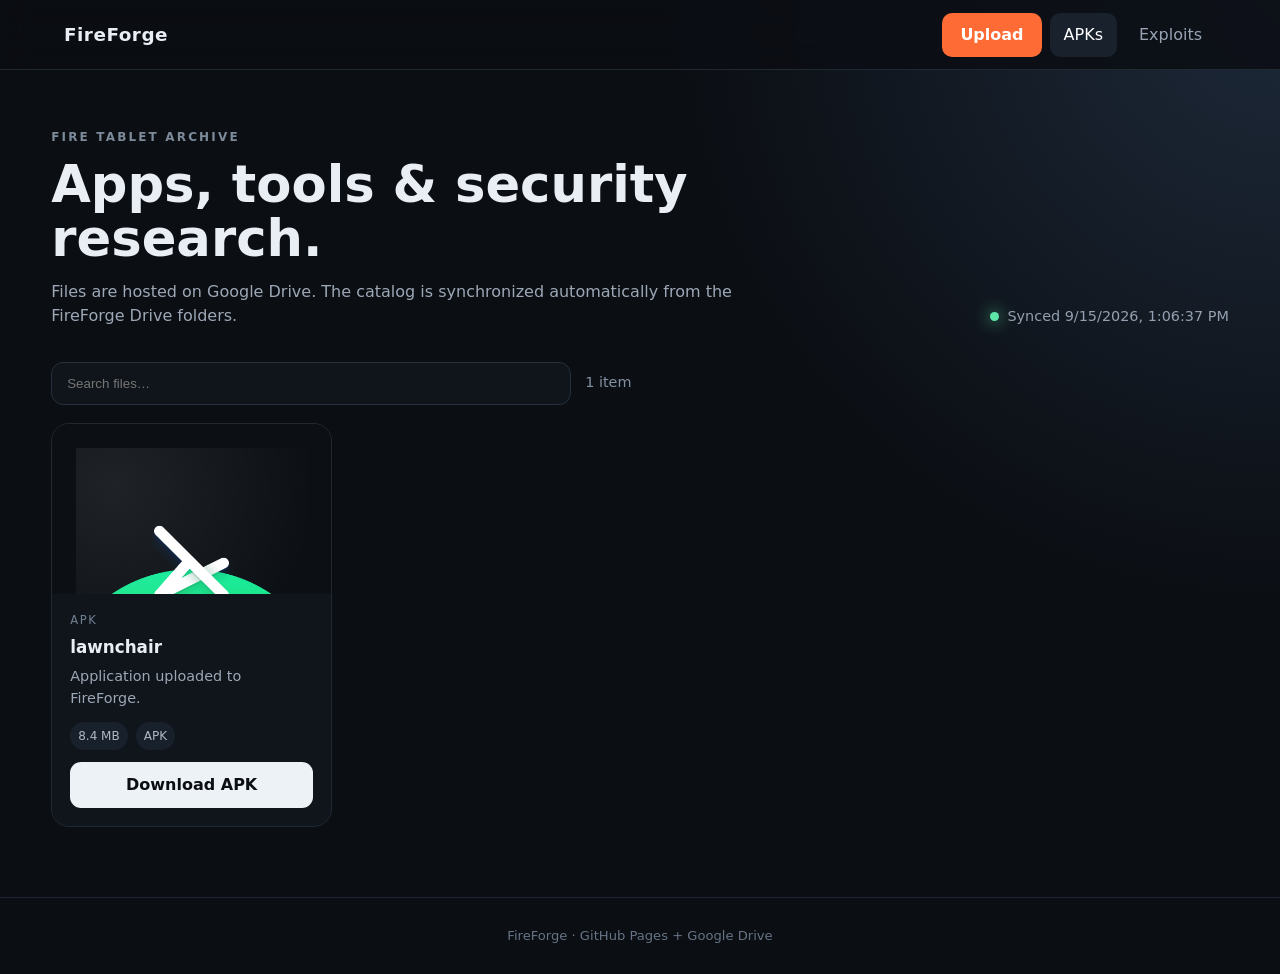
==== index.html @ 2ed2c268 "Update index.html" ====
<!doctype html>
<html lang="en">
<head>
  <meta charset="utf-8">
  <meta name="viewport" content="width=device-width, initial-scale=1">
  <title>FireForge</title>
  <meta name="description" content="Fire Tablet applications and security research archive.">
  <link rel="stylesheet" href="./styles.css">
</head>
<body>
  <header class="topbar">
    <a class="brand" href="./">FireForge</a>
    <nav>
      <a
  href="https://script.google.com/macros/s/AKfycbwU4Grdli4uibnRMC4vvr95WBCJLgu4tr_rasYN9fc30g3jb5punJTbPePT8e5maIP8/exec"
  target="_blank"
  rel="noopener"
  class="upload-btn"
>
  Upload
        </a>
      <button class="tab active" data-tab="apps">APKs</button>
      <button class="tab" data-tab="exploits">Exploits</button>
    </nav>
  </header>

  <main class="shell">
    <section class="hero">
      <div>
        <span class="eyebrow">FIRE TABLET ARCHIVE</span>
        <h1>Apps, tools &amp; security research.</h1>
        <p>Files are hosted on Google Drive. The catalog is synchronized automatically from the FireForge Drive folders.</p>
      </div>
      <div class="status"><span class="dot"></span><span id="syncStatus">Loading catalog…</span></div>
    </section>

    <section class="toolbar">
      <input id="search" type="search" placeholder="Search files…" autocomplete="off">
      <span id="count" class="muted"></span>
    </section>

    <section id="grid" class="grid"></section>
    <section id="empty" class="empty" hidden>No matching files.</section>
  </main>

  <footer>FireForge · GitHub Pages + Google Drive</footer>
  <script src="./app.js"></script>
</body>
</html>
---- styles.css ----
:root{font-family:Inter,system-ui,-apple-system,Segoe UI,Roboto,sans-serif;line-height:1.5;color:#e9edf4;background:#0b0e13;font-synthesis:none;text-rendering:optimizeLegibility}*{box-sizing:border-box}body{margin:0;min-height:100vh;background:radial-gradient(circle at top right,#1d2939 0,#0b0e13 38%)}a{color:inherit}.topbar{height:70px;border-bottom:1px solid #202832;background:rgba(11,14,19,.85);backdrop-filter:blur(14px);display:flex;align-items:center;justify-content:space-between;padding:0 5vw;position:sticky;top:0;z-index:4}.brand{font-weight:800;letter-spacing:.5px;text-decoration:none;font-size:1.15rem}.topbar nav{display:flex;gap:8px}.tab{border:0;background:transparent;color:#98a4b3;padding:10px 14px;border-radius:10px;font:inherit;cursor:pointer}.tab.active,.tab:hover{background:#18212c;color:#fff}.shell{width:min(1180px,92vw);margin:0 auto;padding:54px 0 70px}.hero{display:flex;align-items:flex-end;justify-content:space-between;gap:30px}.eyebrow{font-size:.75rem;letter-spacing:.18em;color:#7c8a9a;font-weight:700}.hero h1{font-size:clamp(2rem,4vw,3.6rem);line-height:1.05;margin:10px 0 14px;max-width:800px}.hero p{color:#9da8b7;max-width:720px;margin:0}.status{display:flex;align-items:center;gap:8px;white-space:nowrap;color:#94a0af;font-size:.9rem}.dot{width:9px;height:9px;border-radius:50%;background:#5ee6a8;box-shadow:0 0 16px #5ee6a8}.toolbar{display:flex;align-items:center;gap:14px;margin:34px 0 18px}.toolbar input{width:min(520px,100%);background:#10151c;color:#fff;border:1px solid #26303c;border-radius:12px;padding:13px 15px;outline:none}.toolbar input:focus{border-color:#50627a}.muted{color:#8290a1;font-size:.9rem}.grid{display:grid;grid-template-columns:repeat(auto-fill,minmax(245px,1fr));gap:18px}.card{background:#10151c;border:1px solid #202832;border-radius:18px;overflow:hidden;display:flex;flex-direction:column}.cover{height:170px;background:#0c1015;display:grid;place-items:center;overflow:hidden}.cover img{width:100%;height:100%;object-fit:contain;padding:24px}.fallback{font-size:3rem;font-weight:800;color:#516073}.body{padding:18px}.kicker{font-size:.72rem;text-transform:uppercase;letter-spacing:.14em;color:#718092}.title{font-size:1.05rem;font-weight:750;margin:6px 0}.desc{color:#9ca7b5;font-size:.9rem;min-height:44px}.meta{display:flex;gap:8px;flex-wrap:wrap;margin:12px 0}.pill{font-size:.75rem;color:#aeb8c5;background:#18212b;border-radius:999px;padding:5px 8px}.download{display:inline-flex;justify-content:center;align-items:center;width:100%;text-decoration:none;border-radius:11px;padding:11px 14px;background:#edf2f7;color:#0b0e13;font-weight:750}.empty{text-align:center;color:#8e99a8;border:1px dashed #2a3441;border-radius:14px;padding:44px 20px}footer{text-align:center;color:#677485;padding:28px;font-size:.82rem;border-top:1px solid #1d2530} .upload-btn {
  display: inline-block;
  padding: 10px 18px;
  border-radius: 10px;
  background: #ff6b35;
  color: white;
  text-decoration: none;
  font-weight: 700;
  transition: background 0.2s ease;
}

.upload-btn:hover {
  background: #e65320;
}
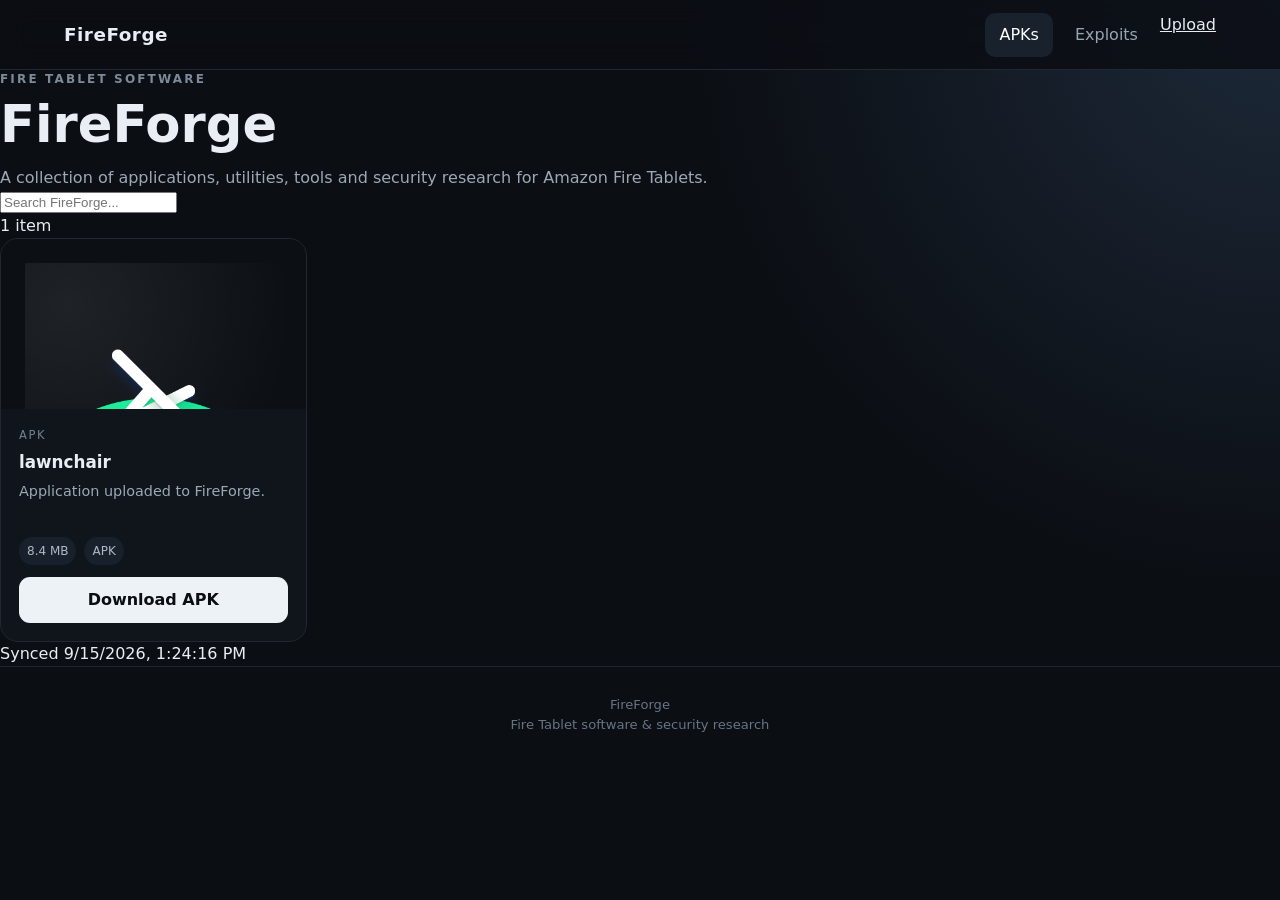
==== commit d033c4a6: "Update index.html" ====
--- a/index.html
+++ b/index.html
@@ -1,49 +1,195 @@
-<!doctype html>
+<!DOCTYPE html>
 <html lang="en">
+
 <head>
-  <meta charset="utf-8">
-  <meta name="viewport" content="width=device-width, initial-scale=1">
+  <meta charset="UTF-8">
+
+  <meta
+    name="viewport"
+    content="width=device-width, initial-scale=1.0"
+  >
+
   <title>FireForge</title>
-  <meta name="description" content="Fire Tablet applications and security research archive.">
+
   <link rel="stylesheet" href="./styles.css">
 </head>
+
+
 <body>
+
+  <!-- =====================================================
+       HEADER
+       ===================================================== -->
+
   <header class="topbar">
-    <a class="brand" href="./">FireForge</a>
+
+    <a class="brand" href="./">
+      FireForge
+    </a>
+
     <nav>
+
+      <button
+        class="tab active"
+        data-tab="apps"
+        type="button"
+      >
+        APKs
+      </button>
+
+      <button
+        class="tab"
+        data-tab="exploits"
+        type="button"
+      >
+        Exploits
+      </button>
+
+      <!-- Direct Google Apps Script Upload Center -->
       <a
-  href="https://script.google.com/macros/s/AKfycbwU4Grdli4uibnRMC4vvr95WBCJLgu4tr_rasYN9fc30g3jb5punJTbPePT8e5maIP8/exec"
-  target="_blank"
-  rel="noopener"
-  class="upload-btn"
->
-  Upload
-        </a>
-      <button class="tab active" data-tab="apps">APKs</button>
-      <button class="tab" data-tab="exploits">Exploits</button>
+        class="upload-link"
+        href="https://script.google.com/macros/s/AKfycbwU4Grdli4uibnRMC4vvr95WBCJLgu4tr_rasYN9fc30g3jb5punJTbPePT8e5maIP8/exec"
+        target="_blank"
+        rel="noopener noreferrer"
+      >
+        Upload
+      </a>
+
     </nav>
+
   </header>
 
-  <main class="shell">
+
+  <!-- =====================================================
+       MAIN
+       ===================================================== -->
+
+  <main class="container">
+
+    <!-- Hero -->
+
     <section class="hero">
-      <div>
-        <span class="eyebrow">FIRE TABLET ARCHIVE</span>
-        <h1>Apps, tools &amp; security research.</h1>
-        <p>Files are hosted on Google Drive. The catalog is synchronized automatically from the FireForge Drive folders.</p>
+
+      <div class="hero-content">
+
+        <div class="eyebrow">
+          FIRE TABLET SOFTWARE
+        </div>
+
+        <h1>
+          FireForge
+        </h1>
+
+        <p>
+          A collection of applications, utilities,
+          tools and security research for Amazon
+          Fire Tablets.
+        </p>
+
       </div>
-      <div class="status"><span class="dot"></span><span id="syncStatus">Loading catalog…</span></div>
+
     </section>
 
-    <section class="toolbar">
-      <input id="search" type="search" placeholder="Search files…" autocomplete="off">
-      <span id="count" class="muted"></span>
+
+    <!-- ===================================================
+         SEARCH / CONTROLS
+         =================================================== -->
+
+    <section class="controls">
+
+      <div class="search-box">
+
+        <input
+          id="search"
+          type="search"
+          placeholder="Search FireForge..."
+          autocomplete="off"
+          aria-label="Search FireForge"
+        >
+
+      </div>
+
+      <div
+        id="count"
+        class="count"
+      >
+        0 items
+      </div>
+
     </section>
 
-    <section id="grid" class="grid"></section>
-    <section id="empty" class="empty" hidden>No matching files.</section>
+
+    <!-- ===================================================
+         CATALOG
+         =================================================== -->
+
+    <section>
+
+      <div
+        id="grid"
+        class="grid"
+      ></div>
+
+      <div
+        id="empty"
+        class="empty"
+        hidden
+      >
+
+        <div class="empty-icon">
+          🔍
+        </div>
+
+        <h2>
+          Nothing found
+        </h2>
+
+        <p>
+          No items match your search.
+        </p>
+
+      </div>
+
+    </section>
+
+
+    <!-- ===================================================
+         STATUS
+         =================================================== -->
+
+    <div
+      id="syncStatus"
+      class="sync-status"
+    >
+      Loading catalog...
+    </div>
+
   </main>
 
-  <footer>FireForge · GitHub Pages + Google Drive</footer>
+
+  <!-- =====================================================
+       FOOTER
+       ===================================================== -->
+
+  <footer class="footer">
+
+    <div>
+      FireForge
+    </div>
+
+    <div>
+      Fire Tablet software &amp; security research
+    </div>
+
+  </footer>
+
+
+  <!-- =====================================================
+       JAVASCRIPT
+       ===================================================== -->
+
   <script src="./app.js"></script>
+
 </body>
+
 </html>
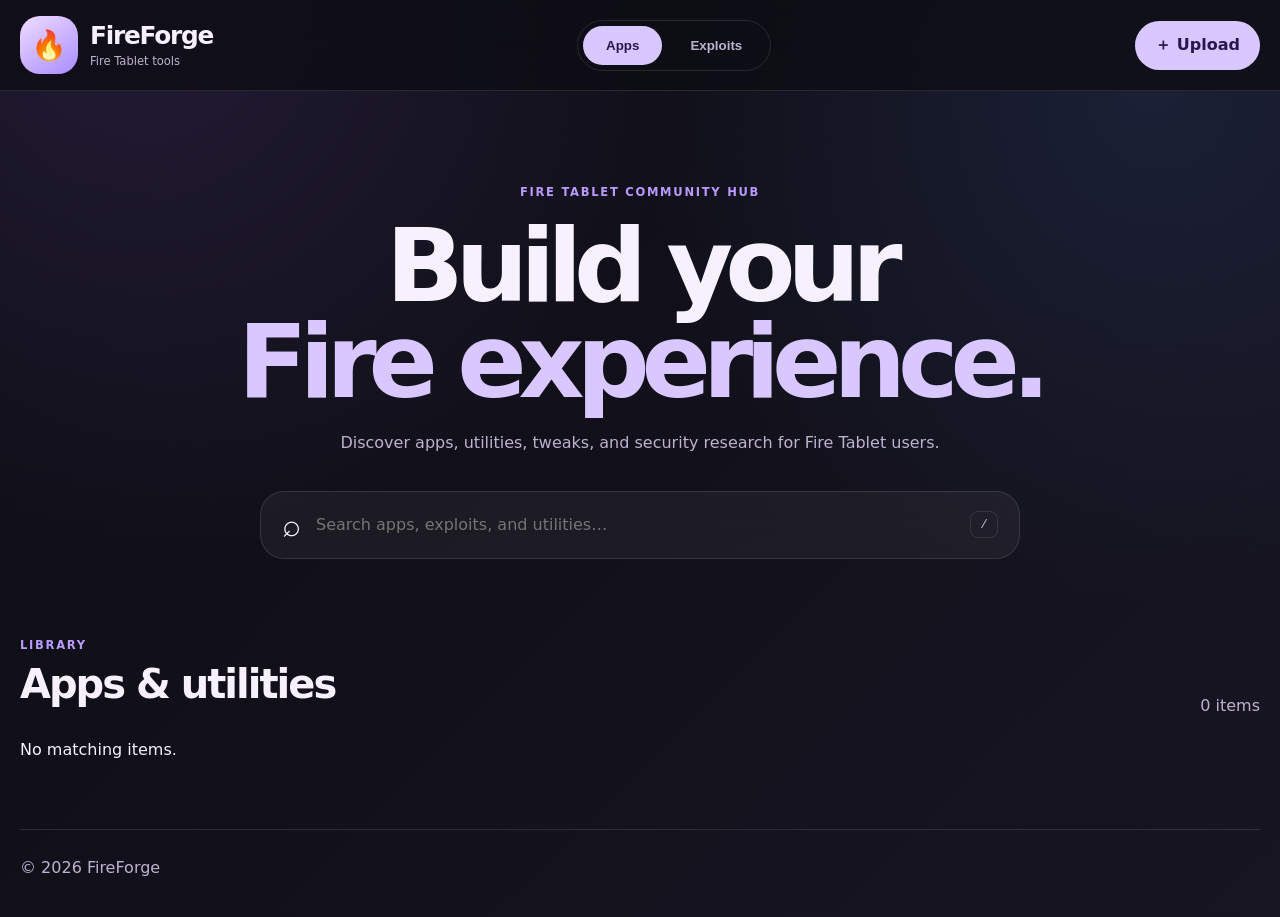
==== commit 3163672c: "Add files via upload" ====
--- a/index.html
+++ b/index.html
@@ -1,195 +1 @@
-<!DOCTYPE html>
-<html lang="en">
-
-<head>
-  <meta charset="UTF-8">
-
-  <meta
-    name="viewport"
-    content="width=device-width, initial-scale=1.0"
-  >
-
-  <title>FireForge</title>
-
-  <link rel="stylesheet" href="./styles.css">
-</head>
-
-
-<body>
-
-  <!-- =====================================================
-       HEADER
-       ===================================================== -->
-
-  <header class="topbar">
-
-    <a class="brand" href="./">
-      FireForge
-    </a>
-
-    <nav>
-
-      <button
-        class="tab active"
-        data-tab="apps"
-        type="button"
-      >
-        APKs
-      </button>
-
-      <button
-        class="tab"
-        data-tab="exploits"
-        type="button"
-      >
-        Exploits
-      </button>
-
-      <!-- Direct Google Apps Script Upload Center -->
-      <a
-        class="upload-link"
-        href="https://script.google.com/macros/s/AKfycbwU4Grdli4uibnRMC4vvr95WBCJLgu4tr_rasYN9fc30g3jb5punJTbPePT8e5maIP8/exec"
-        target="_blank"
-        rel="noopener noreferrer"
-      >
-        Upload
-      </a>
-
-    </nav>
-
-  </header>
-
-
-  <!-- =====================================================
-       MAIN
-       ===================================================== -->
-
-  <main class="container">
-
-    <!-- Hero -->
-
-    <section class="hero">
-
-      <div class="hero-content">
-
-        <div class="eyebrow">
-          FIRE TABLET SOFTWARE
-        </div>
-
-        <h1>
-          FireForge
-        </h1>
-
-        <p>
-          A collection of applications, utilities,
-          tools and security research for Amazon
-          Fire Tablets.
-        </p>
-
-      </div>
-
-    </section>
-
-
-    <!-- ===================================================
-         SEARCH / CONTROLS
-         =================================================== -->
-
-    <section class="controls">
-
-      <div class="search-box">
-
-        <input
-          id="search"
-          type="search"
-          placeholder="Search FireForge..."
-          autocomplete="off"
-          aria-label="Search FireForge"
-        >
-
-      </div>
-
-      <div
-        id="count"
-        class="count"
-      >
-        0 items
-      </div>
-
-    </section>
-
-
-    <!-- ===================================================
-         CATALOG
-         =================================================== -->
-
-    <section>
-
-      <div
-        id="grid"
-        class="grid"
-      ></div>
-
-      <div
-        id="empty"
-        class="empty"
-        hidden
-      >
-
-        <div class="empty-icon">
-          🔍
-        </div>
-
-        <h2>
-          Nothing found
-        </h2>
-
-        <p>
-          No items match your search.
-        </p>
-
-      </div>
-
-    </section>
-
-
-    <!-- ===================================================
-         STATUS
-         =================================================== -->
-
-    <div
-      id="syncStatus"
-      class="sync-status"
-    >
-      Loading catalog...
-    </div>
-
-  </main>
-
-
-  <!-- =====================================================
-       FOOTER
-       ===================================================== -->
-
-  <footer class="footer">
-
-    <div>
-      FireForge
-    </div>
-
-    <div>
-      Fire Tablet software &amp; security research
-    </div>
-
-  </footer>
-
-
-  <!-- =====================================================
-       JAVASCRIPT
-       ===================================================== -->
-
-  <script src="./app.js"></script>
-
-</body>
-
-</html>
+<!doctype html><html lang="en"><head><meta charset="UTF-8"><meta name="viewport" content="width=device-width,initial-scale=1"><title>FireForge</title><link rel="stylesheet" href="./styles.css"></head><body><header><a class="brand" href="./"><span class="mark">🔥</span><span><b>FireForge</b><small>Fire Tablet tools</small></span></a><nav><button class="tab active" data-tab="apps">Apps</button><button class="tab" data-tab="exploits">Exploits</button></nav><a class="upload" href="REPLACE_WITH_APPS_SCRIPT_URL" target="_blank">＋ Upload</a></header><main><section class="hero"><small>FIRE TABLET COMMUNITY HUB</small><h1>Build your<br><em>Fire experience.</em></h1><p>Discover apps, utilities, tweaks, and security research for Fire Tablet users.</p><label class="search">⌕ <input id="search" placeholder="Search apps, exploits, and utilities…"><kbd>/</kbd></label></section><section class="catalog"><div class="heading"><div><small>LIBRARY</small><h2 id="title">Apps & utilities</h2></div><span id="count">0 items</span></div><div id="grid"></div><div id="empty" hidden>No matching items.</div></section></main><footer>© <span id="year"></span> FireForge</footer><script src="./app.js"></script></body></html>
--- a/styles.css
+++ b/styles.css
@@ -1,14 +1 @@
-:root{font-family:Inter,system-ui,-apple-system,Segoe UI,Roboto,sans-serif;line-height:1.5;color:#e9edf4;background:#0b0e13;font-synthesis:none;text-rendering:optimizeLegibility}*{box-sizing:border-box}body{margin:0;min-height:100vh;background:radial-gradient(circle at top right,#1d2939 0,#0b0e13 38%)}a{color:inherit}.topbar{height:70px;border-bottom:1px solid #202832;background:rgba(11,14,19,.85);backdrop-filter:blur(14px);display:flex;align-items:center;justify-content:space-between;padding:0 5vw;position:sticky;top:0;z-index:4}.brand{font-weight:800;letter-spacing:.5px;text-decoration:none;font-size:1.15rem}.topbar nav{display:flex;gap:8px}.tab{border:0;background:transparent;color:#98a4b3;padding:10px 14px;border-radius:10px;font:inherit;cursor:pointer}.tab.active,.tab:hover{background:#18212c;color:#fff}.shell{width:min(1180px,92vw);margin:0 auto;padding:54px 0 70px}.hero{display:flex;align-items:flex-end;justify-content:space-between;gap:30px}.eyebrow{font-size:.75rem;letter-spacing:.18em;color:#7c8a9a;font-weight:700}.hero h1{font-size:clamp(2rem,4vw,3.6rem);line-height:1.05;margin:10px 0 14px;max-width:800px}.hero p{color:#9da8b7;max-width:720px;margin:0}.status{display:flex;align-items:center;gap:8px;white-space:nowrap;color:#94a0af;font-size:.9rem}.dot{width:9px;height:9px;border-radius:50%;background:#5ee6a8;box-shadow:0 0 16px #5ee6a8}.toolbar{display:flex;align-items:center;gap:14px;margin:34px 0 18px}.toolbar input{width:min(520px,100%);background:#10151c;color:#fff;border:1px solid #26303c;border-radius:12px;padding:13px 15px;outline:none}.toolbar input:focus{border-color:#50627a}.muted{color:#8290a1;font-size:.9rem}.grid{display:grid;grid-template-columns:repeat(auto-fill,minmax(245px,1fr));gap:18px}.card{background:#10151c;border:1px solid #202832;border-radius:18px;overflow:hidden;display:flex;flex-direction:column}.cover{height:170px;background:#0c1015;display:grid;place-items:center;overflow:hidden}.cover img{width:100%;height:100%;object-fit:contain;padding:24px}.fallback{font-size:3rem;font-weight:800;color:#516073}.body{padding:18px}.kicker{font-size:.72rem;text-transform:uppercase;letter-spacing:.14em;color:#718092}.title{font-size:1.05rem;font-weight:750;margin:6px 0}.desc{color:#9ca7b5;font-size:.9rem;min-height:44px}.meta{display:flex;gap:8px;flex-wrap:wrap;margin:12px 0}.pill{font-size:.75rem;color:#aeb8c5;background:#18212b;border-radius:999px;padding:5px 8px}.download{display:inline-flex;justify-content:center;align-items:center;width:100%;text-decoration:none;border-radius:11px;padding:11px 14px;background:#edf2f7;color:#0b0e13;font-weight:750}.empty{text-align:center;color:#8e99a8;border:1px dashed #2a3441;border-radius:14px;padding:44px 20px}footer{text-align:center;color:#677485;padding:28px;font-size:.82rem;border-top:1px solid #1d2530} .upload-btn {
-  display: inline-block;
-  padding: 10px 18px;
-  border-radius: 10px;
-  background: #ff6b35;
-  color: white;
-  text-decoration: none;
-  font-weight: 700;
-  transition: background 0.2s ease;
-}
-
-.upload-btn:hover {
-  background: #e65320;
-}
+:root{color-scheme:dark;--bg:#0d0d14;--surface:#252136cc;--text:#f6f0ff;--muted:#bdb3cf;--primary:#d9c7ff;--on:#29164d;--border:#ffffff1c}*{box-sizing:border-box}body{margin:0;color:var(--text);font:16px system-ui;background:radial-gradient(circle at 10% 0,#7652b833,transparent 35rem),radial-gradient(circle at 90% 10%,#4167b52b,transparent 32rem),linear-gradient(135deg,#0d0d14,#171522);min-height:100vh}a{color:inherit;text-decoration:none}header{position:sticky;top:0;z-index:5;display:flex;align-items:center;gap:24px;padding:16px max(18px,calc((100% - 1240px)/2));background:#0d0d14c9;border-bottom:1px solid var(--border);backdrop-filter:blur(24px)}.brand{display:flex;align-items:center;gap:12px}.mark{display:grid;place-items:center;width:58px;height:58px;border-radius:20px;background:linear-gradient(145deg,#f0ddff,#a88cff);font-size:1.8rem}.brand b{display:block;font-size:1.55rem;letter-spacing:-.05em}.brand small{color:var(--muted);font-size:.72rem}nav{display:flex;gap:5px;margin:auto;padding:5px;border:1px solid var(--border);border-radius:999px}.tab{border:0;border-radius:999px;padding:12px 23px;background:transparent;color:var(--muted);font-weight:800;cursor:pointer}.tab.active{background:var(--primary);color:var(--on)}.upload,.download{background:var(--primary);color:var(--on);font-weight:800;border-radius:999px;padding:14px 20px}.hero{text-align:center;padding:90px 18px 75px}.hero>small,.catalog small{color:#b99aff;font-weight:850;letter-spacing:.15em;font-size:.72rem}.hero h1{font-size:clamp(3.5rem,8vw,7.5rem);line-height:.94;letter-spacing:-.08em;margin:18px 0}.hero em{color:var(--primary);font-style:normal}.hero p{max-width:650px;margin:auto;color:var(--muted);line-height:1.7}.search{display:flex;align-items:center;gap:13px;max-width:760px;height:68px;margin:35px auto 0;padding:0 21px;border:1px solid var(--border);border-radius:24px;background:#ffffff0c;backdrop-filter:blur(20px);font-size:2rem}.search:focus-within{border-color:var(--primary);box-shadow:0 0 0 4px #b99aff22}.search input{flex:1;min-width:0;border:0;outline:0;background:transparent;color:var(--text);font:1rem system-ui}.search kbd{font-size:.8rem;padding:5px 9px;border:1px solid var(--border);border-radius:8px;color:var(--muted)}.catalog{width:min(1240px,calc(100% - 36px));margin:auto auto 70px}.heading{display:flex;justify-content:space-between;align-items:end;margin-bottom:25px}.heading h2{font-size:2.5rem;letter-spacing:-.05em;margin:8px 0}.heading span{color:var(--muted)}#grid{display:grid;grid-template-columns:repeat(4,minmax(0,1fr));gap:18px}.card{overflow:hidden;border:1px solid var(--border);border-radius:24px;background:var(--surface);backdrop-filter:blur(18px)}.cover{height:145px;display:grid;place-items:center;background:#d9c7ff12}.cover img{width:86px;height:86px;object-fit:contain;border-radius:20px}.fallback{font-size:3.5rem}.body{padding:19px}.kicker{color:#b99aff;font-size:.72rem;font-weight:800}.card h3{overflow-wrap:anywhere}.desc{color:var(--muted);font-size:.88rem;line-height:1.55}.meta{color:var(--muted);font-size:.75rem}.download{display:block;text-align:center;margin-top:16px;border-radius:14px;padding:12px}.empty{text-align:center;color:var(--muted);padding:60px}footer{width:min(1240px,calc(100% - 36px));margin:auto;padding:28px 0 40px;border-top:1px solid var(--border);color:var(--muted)}@media(max-width:1000px){#grid{grid-template-columns:repeat(3,1fr)}}@media(max-width:760px){header{flex-wrap:wrap}.brand{flex:1}nav{order:3;width:100%;justify-content:center}.tab{flex:1}#grid{grid-template-columns:repeat(2,1fr)}}@media(max-width:480px){#grid{grid-template-columns:1fr}.hero h1{font-size:3.4rem}.search kbd{display:none}}
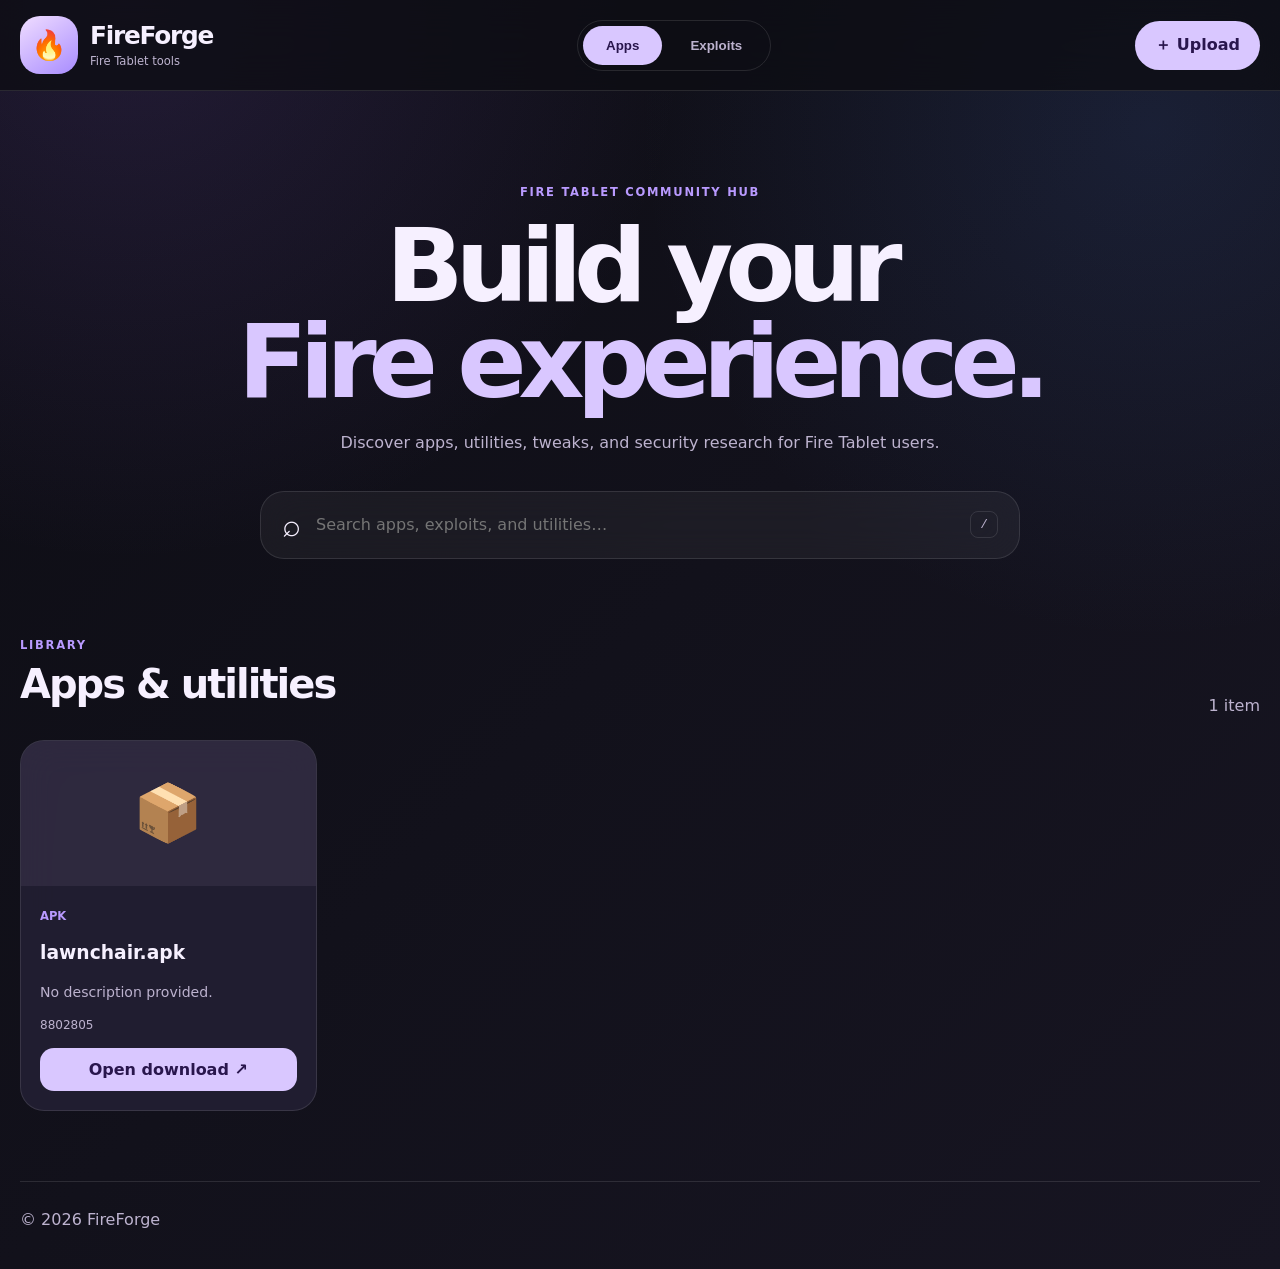
==== commit 3c936fe9: "Update index.html" ====
--- a/index.html
+++ b/index.html
@@ -1 +1 @@
-<!doctype html><html lang="en"><head><meta charset="UTF-8"><meta name="viewport" content="width=device-width,initial-scale=1"><title>FireForge</title><link rel="stylesheet" href="./styles.css"></head><body><header><a class="brand" href="./"><span class="mark">🔥</span><span><b>FireForge</b><small>Fire Tablet tools</small></span></a><nav><button class="tab active" data-tab="apps">Apps</button><button class="tab" data-tab="exploits">Exploits</button></nav><a class="upload" href="REPLACE_WITH_APPS_SCRIPT_URL" target="_blank">＋ Upload</a></header><main><section class="hero"><small>FIRE TABLET COMMUNITY HUB</small><h1>Build your<br><em>Fire experience.</em></h1><p>Discover apps, utilities, tweaks, and security research for Fire Tablet users.</p><label class="search">⌕ <input id="search" placeholder="Search apps, exploits, and utilities…"><kbd>/</kbd></label></section><section class="catalog"><div class="heading"><div><small>LIBRARY</small><h2 id="title">Apps & utilities</h2></div><span id="count">0 items</span></div><div id="grid"></div><div id="empty" hidden>No matching items.</div></section></main><footer>© <span id="year"></span> FireForge</footer><script src="./app.js"></script></body></html>
+<!doctype html><html lang="en"><head><meta charset="UTF-8"><meta name="viewport" content="width=device-width,initial-scale=1"><title>FireForge</title><link rel="stylesheet" href="./styles.css"></head><body><header><a class="brand" href="./"><span class="mark">🔥</span><span><b>FireForge</b><small>Fire Tablet tools</small></span></a><nav><button class="tab active" data-tab="apps">Apps</button><button class="tab" data-tab="exploits">Exploits</button></nav><a class="upload" href="https://script.google.com/macros/s/AKfycbyW1M5qWGmVI_UKEBDlGCk2gkA_NMXfsoXxuukIQY19Z0ex1HQfSvjwPphKCr40eGHN/exec" target="_blank">＋ Upload</a></header><main><section class="hero"><small>FIRE TABLET COMMUNITY HUB</small><h1>Build your<br><em>Fire experience.</em></h1><p>Discover apps, utilities, tweaks, and security research for Fire Tablet users.</p><label class="search">⌕ <input id="search" placeholder="Search apps, exploits, and utilities…"><kbd>/</kbd></label></section><section class="catalog"><div class="heading"><div><small>LIBRARY</small><h2 id="title">Apps & utilities</h2></div><span id="count">0 items</span></div><div id="grid"></div><div id="empty" hidden>No matching items.</div></section></main><footer>© <span id="year"></span> FireForge</footer><script src="./app.js"></script></body></html>
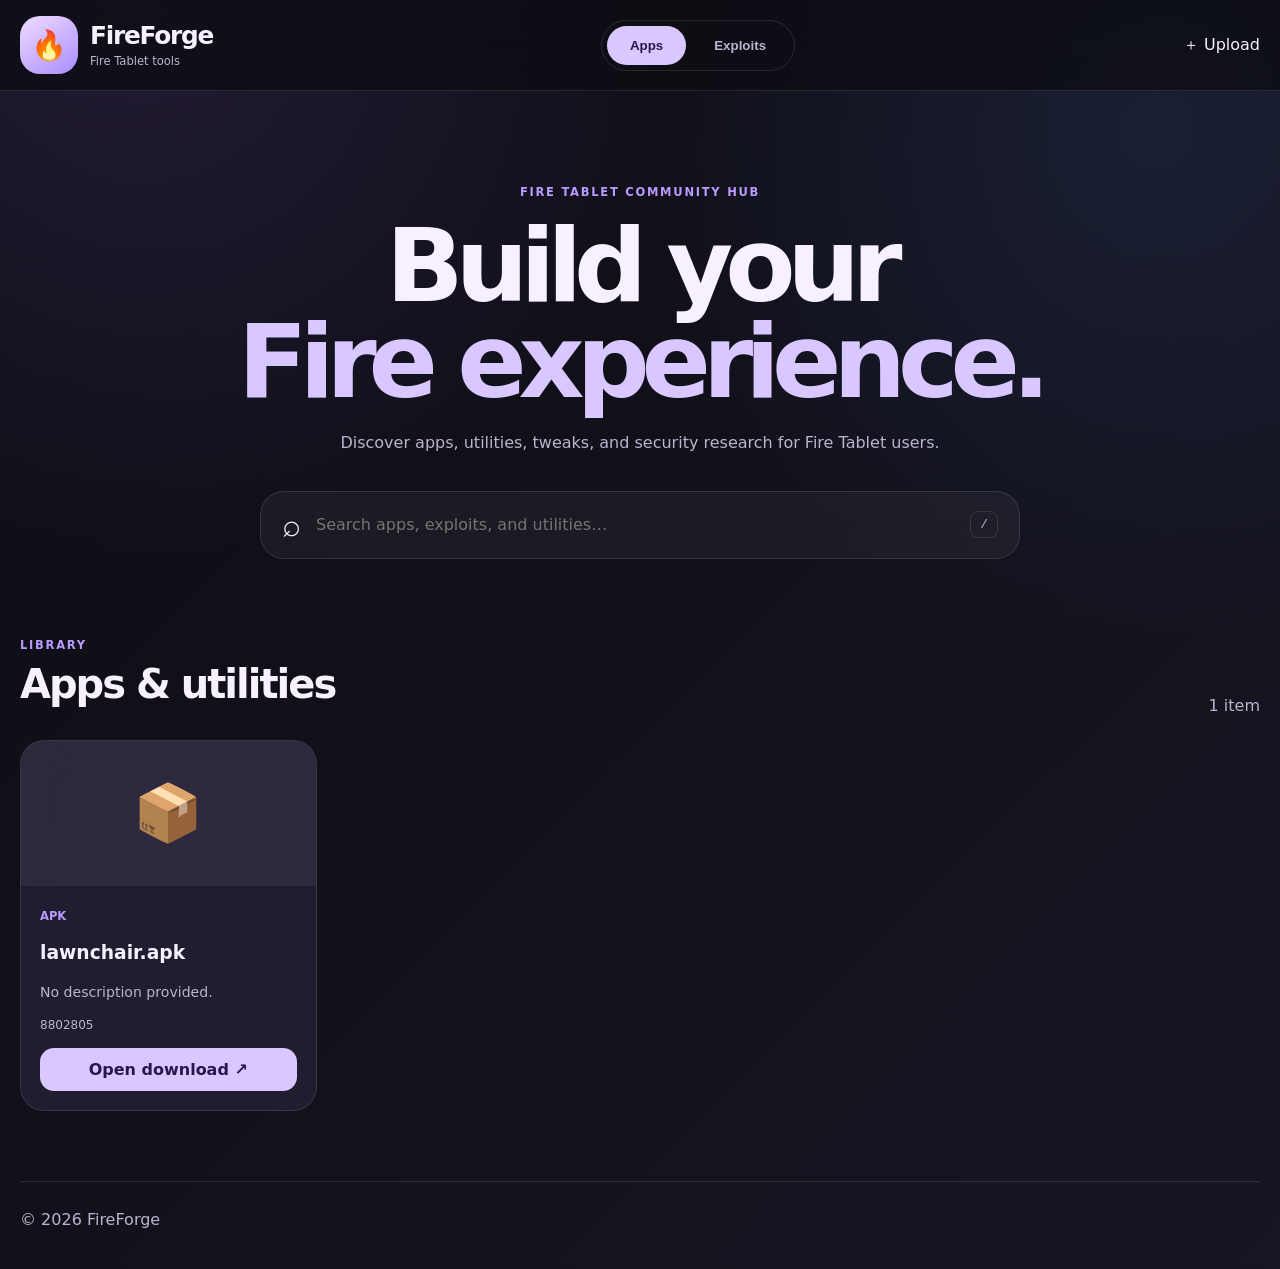
==== commit 97b44603: "Update index.html" ====
--- a/index.html
+++ b/index.html
@@ -1 +1,10 @@
-<!doctype html><html lang="en"><head><meta charset="UTF-8"><meta name="viewport" content="width=device-width,initial-scale=1"><title>FireForge</title><link rel="stylesheet" href="./styles.css"></head><body><header><a class="brand" href="./"><span class="mark">🔥</span><span><b>FireForge</b><small>Fire Tablet tools</small></span></a><nav><button class="tab active" data-tab="apps">Apps</button><button class="tab" data-tab="exploits">Exploits</button></nav><a class="upload" href="https://script.google.com/macros/s/AKfycbyW1M5qWGmVI_UKEBDlGCk2gkA_NMXfsoXxuukIQY19Z0ex1HQfSvjwPphKCr40eGHN/exec" target="_blank">＋ Upload</a></header><main><section class="hero"><small>FIRE TABLET COMMUNITY HUB</small><h1>Build your<br><em>Fire experience.</em></h1><p>Discover apps, utilities, tweaks, and security research for Fire Tablet users.</p><label class="search">⌕ <input id="search" placeholder="Search apps, exploits, and utilities…"><kbd>/</kbd></label></section><section class="catalog"><div class="heading"><div><small>LIBRARY</small><h2 id="title">Apps & utilities</h2></div><span id="count">0 items</span></div><div id="grid"></div><div id="empty" hidden>No matching items.</div></section></main><footer>© <span id="year"></span> FireForge</footer><script src="./app.js"></script></body></html>
+<!doctype html><html lang="en"><head><meta charset="UTF-8"><meta name="viewport" content="width=device-width,initial-scale=1"><title>FireForge</title><link rel="stylesheet" href="./styles.css"></head><body><header><a class="brand" href="./"><span class="mark">🔥</span><span><b>FireForge</b><small>Fire Tablet tools</small></span></a><nav><button class="tab active" data-tab="apps">Apps</button><button class="tab" data-tab="exploits">Exploits</button></nav><a
+  class="upload-button"
+  href="https://script.google.com/macros/s/AKfycbyW1M5qWGmVI_UKEBDlGCk2gkA_NMXfsoXxuukIQY19Z0ex1HQfSvjwPphKCr40eGHN/exec"
+  target="_blank"
+  rel="noopener noreferrer"
+>
+  <span>＋</span>
+  Upload
+</a>
+</header><main><section class="hero"><small>FIRE TABLET COMMUNITY HUB</small><h1>Build your<br><em>Fire experience.</em></h1><p>Discover apps, utilities, tweaks, and security research for Fire Tablet users.</p><label class="search">⌕ <input id="search" placeholder="Search apps, exploits, and utilities…"><kbd>/</kbd></label></section><section class="catalog"><div class="heading"><div><small>LIBRARY</small><h2 id="title">Apps & utilities</h2></div><span id="count">0 items</span></div><div id="grid"></div><div id="empty" hidden>No matching items.</div></section></main><footer>© <span id="year"></span> FireForge</footer><script src="./app.js"></script></body></html>
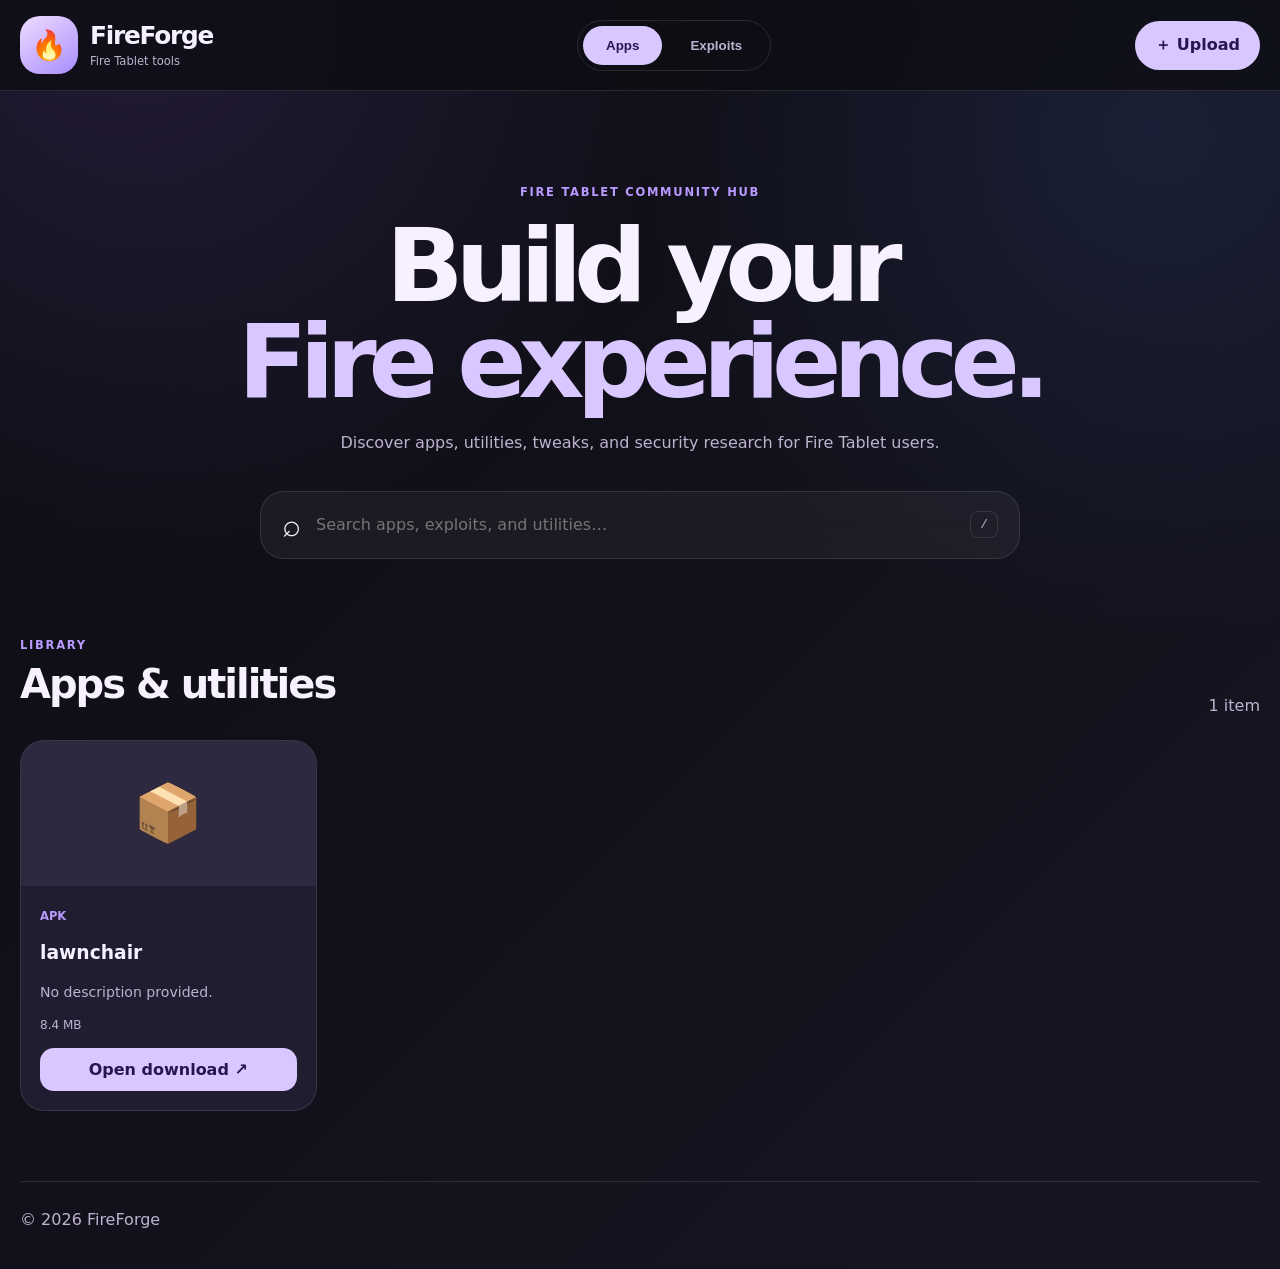
==== commit 54eec651: "Update index.html" ====
--- a/index.html
+++ b/index.html
@@ -1,10 +1,173 @@
-<!doctype html><html lang="en"><head><meta charset="UTF-8"><meta name="viewport" content="width=device-width,initial-scale=1"><title>FireForge</title><link rel="stylesheet" href="./styles.css"></head><body><header><a class="brand" href="./"><span class="mark">🔥</span><span><b>FireForge</b><small>Fire Tablet tools</small></span></a><nav><button class="tab active" data-tab="apps">Apps</button><button class="tab" data-tab="exploits">Exploits</button></nav><a
-  class="upload-button"
-  href="https://script.google.com/macros/s/AKfycbyW1M5qWGmVI_UKEBDlGCk2gkA_NMXfsoXxuukIQY19Z0ex1HQfSvjwPphKCr40eGHN/exec"
-  target="_blank"
-  rel="noopener noreferrer"
->
-  <span>＋</span>
-  Upload
-</a>
-</header><main><section class="hero"><small>FIRE TABLET COMMUNITY HUB</small><h1>Build your<br><em>Fire experience.</em></h1><p>Discover apps, utilities, tweaks, and security research for Fire Tablet users.</p><label class="search">⌕ <input id="search" placeholder="Search apps, exploits, and utilities…"><kbd>/</kbd></label></section><section class="catalog"><div class="heading"><div><small>LIBRARY</small><h2 id="title">Apps & utilities</h2></div><span id="count">0 items</span></div><div id="grid"></div><div id="empty" hidden>No matching items.</div></section></main><footer>© <span id="year"></span> FireForge</footer><script src="./app.js"></script></body></html>
+<!doctype html>
+<html lang="en">
+
+<head>
+  <meta charset="UTF-8">
+  <meta name="viewport" content="width=device-width, initial-scale=1">
+
+  <meta
+    name="description"
+    content="FireForge — Fire Tablet apps, utilities, exploits and security research."
+  >
+
+  <title>FireForge</title>
+
+  <!-- Keep the existing CSS from the FireForge folder -->
+  <link rel="stylesheet" href="./styles.css">
+</head>
+
+<body>
+
+  <header>
+
+    <!-- FireForge logo -->
+    <a
+      class="brand"
+      href="./"
+      aria-label="FireForge home"
+    >
+      <span class="mark">🔥</span>
+
+      <span>
+        <b>FireForge</b>
+        <small>Fire Tablet tools</small>
+      </span>
+    </a>
+
+
+    <!-- Main navigation -->
+    <nav aria-label="Catalog sections">
+
+      <button
+        class="tab active"
+        data-tab="apps"
+        type="button"
+      >
+        Apps
+      </button>
+
+      <button
+        class="tab"
+        data-tab="exploits"
+        type="button"
+      >
+        Exploits
+      </button>
+
+    </nav>
+
+
+    <!-- Upload Center -->
+    <a
+      class="upload"
+      href="https://script.google.com/macros/s/AKfycbz2Tq5_YKB-OzCiYDluf_5VXmjHfUZsVbC53uJc27rw5RWImlo3YoCEscU9j6TZE-yz/exec"
+      target="_blank"
+      rel="noopener noreferrer"
+      aria-label="Open FireForge Upload Center"
+    >
+      ＋ Upload
+    </a>
+
+  </header>
+
+
+  <main>
+
+    <!-- Hero -->
+    <section class="hero">
+
+      <small>
+        FIRE TABLET COMMUNITY HUB
+      </small>
+
+
+      <h1>
+        Build your<br>
+        <em>Fire experience.</em>
+      </h1>
+
+
+      <p>
+        Discover apps, utilities, tweaks,
+        and security research for Fire Tablet users.
+      </p>
+
+
+      <!-- Search -->
+      <label
+        class="search"
+        for="search"
+      >
+
+        <span aria-hidden="true">
+          ⌕
+        </span>
+
+        <input
+          id="search"
+          type="search"
+          placeholder="Search apps, exploits, and utilities…"
+          autocomplete="off"
+          aria-label="Search FireForge"
+        >
+
+        <kbd>/</kbd>
+
+      </label>
+
+    </section>
+
+
+    <!-- Catalog -->
+    <section class="catalog">
+
+      <div class="heading">
+
+        <div>
+
+          <small>
+            LIBRARY
+          </small>
+
+          <h2 id="title">
+            Apps &amp; utilities
+          </h2>
+
+        </div>
+
+
+        <span id="count">
+          0 items
+        </span>
+
+      </div>
+
+
+      <!-- Items are inserted by app.js -->
+      <div id="grid"></div>
+
+
+      <!-- Empty search result -->
+      <div
+        id="empty"
+        hidden
+      >
+        No matching items.
+      </div>
+
+    </section>
+
+  </main>
+
+
+  <footer>
+    © <span id="year"></span> FireForge
+  </footer>
+
+
+  <!-- Existing FireForge JavaScript -->
+  <script src="./app.js"></script>
+
+</body>
+
+</html>
